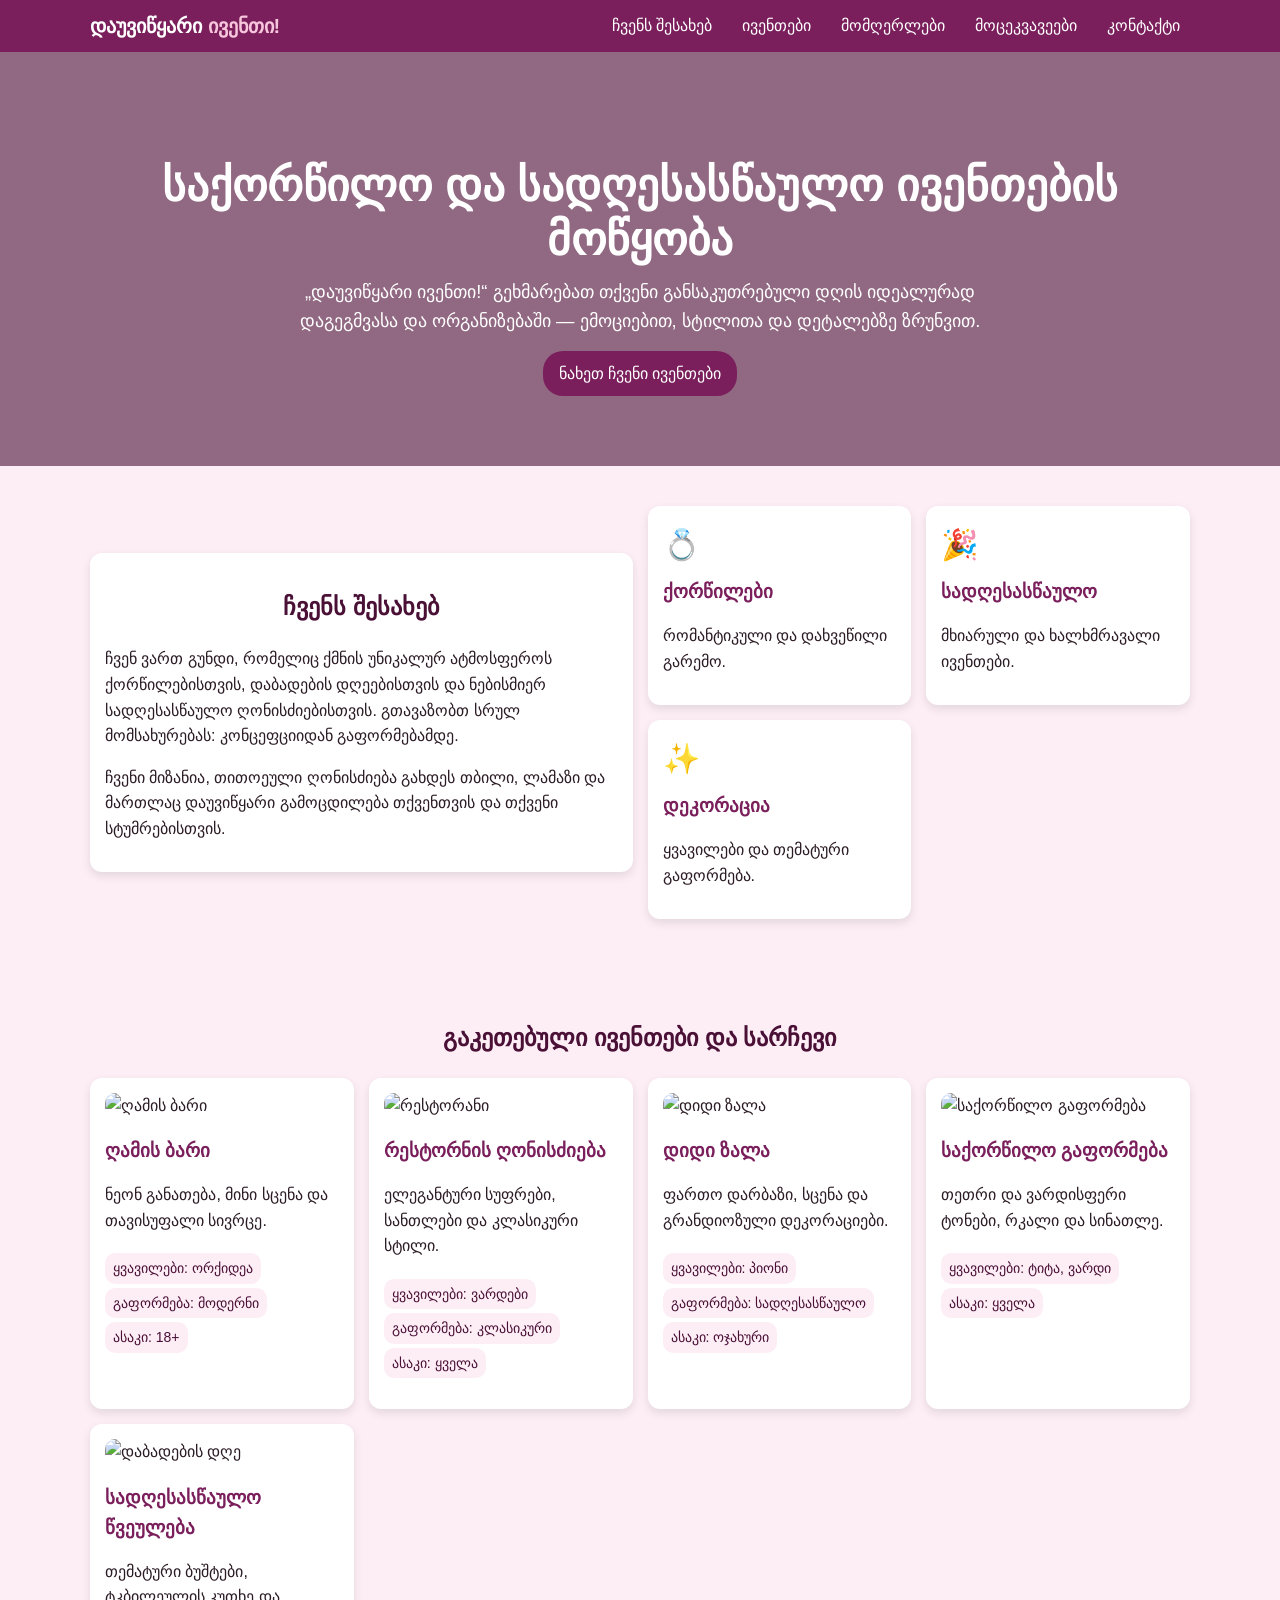
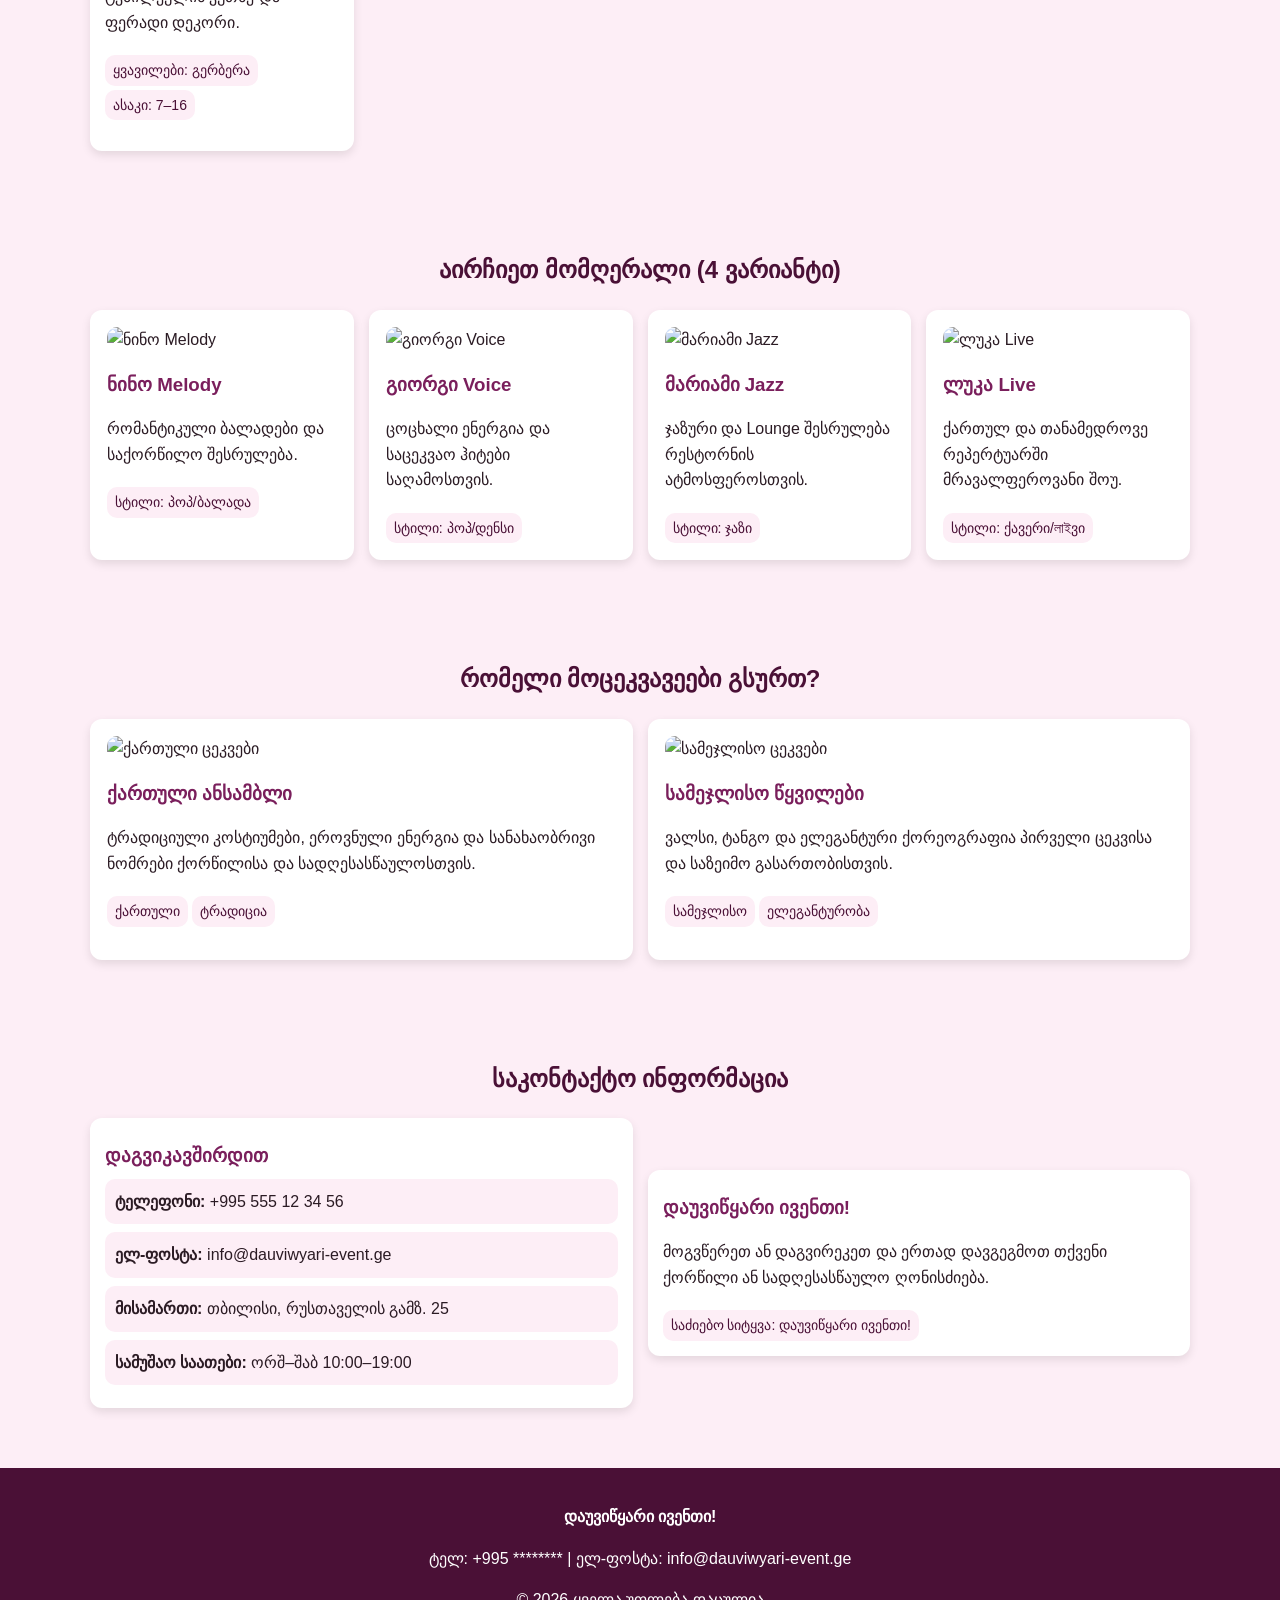
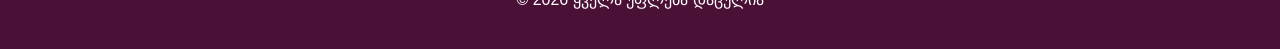
==== index.html @ 6e27c4ba "." ====
<!DOCTYPE html>
<html lang="ka">
<head>
  <meta charset="UTF-8">
  <meta name="viewport" content="width=device-width, initial-scale=1">
  <title>დაუვიწყარი ივენთი!</title>
  <link rel="stylesheet" href="style.css">
</head>
<body>
<div class="page-scale">
<header class="site-header">
  <div class="container nav-wrap">
    <a class="logo" href="#about">დაუვიწყარი <span>ივენთი!</span></a>
    <ul class="nav">
      <li><a href="#about">ჩვენს შესახებ</a></li>
      <li><a href="#events">ივენთები</a></li>
      <li><a href="#singers">მომღერლები</a></li>
      <li><a href="#dancers">მოცეკვავეები</a></li>
      <li><a href="#contact">კონტაქტი</a></li>
    </ul>
  </div>
</header>

<main>
  <section class="hero" id="about">
    <div class="container">
      <h1>საქორწილო და სადღესასწაულო ივენთების მოწყობა</h1>
      <p>„დაუვიწყარი ივენთი!“ გეხმარებათ თქვენი განსაკუთრებული დღის იდეალურად დაგეგმვასა და ორგანიზებაში — ემოციებით, სტილითა და დეტალებზე ზრუნვით.</p>
      <a class="btn pulse" href="#events">ნახეთ ჩვენი ივენთები</a>
    </div>
  </section>

  <section class="section">
    <div class="container about">
      <div class="about-box card">
        <h2>ჩვენს შესახებ</h2>
        <p>ჩვენ ვართ გუნდი, რომელიც ქმნის უნიკალურ ატმოსფეროს ქორწილებისთვის, დაბადების დღეებისთვის და ნებისმიერ სადღესასწაულო ღონისძიებისთვის. გთავაზობთ სრულ მომსახურებას: კონცეფციიდან გაფორმებამდე.</p>
        <p>ჩვენი მიზანია, თითოეული ღონისძიება გახდეს თბილი, ლამაზი და მართლაც დაუვიწყარი გამოცდილება თქვენთვის და თქვენი სტუმრებისთვის.</p>
      </div>
      <div class="grid">
        <div class="card"><div class="icon">💍</div><h3>ქორწილები</h3><p>რომანტიკული და დახვეწილი გარემო.</p></div>
        <div class="card"><div class="icon">🎉</div><h3>სადღესასწაულო</h3><p>მხიარული და ხალხმრავალი ივენთები.</p></div>
        <div class="card"><div class="icon">✨</div><h3>დეკორაცია</h3><p>ყვავილები და თემატური გაფორმება.</p></div>
      </div>
    </div>
  </section>

  <section class="section" id="events">
    <div class="container">
      <h2>გაკეთებული ივენთები და სარჩევი</h2>
      <div class="grid">
        <article class="card"><img src="images/111.jpg" alt="ღამის ბარი"><h3>ღამის ბარი</h3><p>ნეონ განათება, მინი სცენა და თავისუფალი სივრცე.</p><p><span class="tag">ყვავილები: ორქიდეა</span><span class="tag">გაფორმება: მოდერნი</span><span class="tag">ასაკი: 18+</span></p></article>
        <article class="card"><img src="images/222.jpg" alt="რესტორანი"><h3>რესტორნის ღონისძიება</h3><p>ელეგანტური სუფრები, სანთლები და კლასიკური სტილი.</p><p><span class="tag">ყვავილები: ვარდები</span><span class="tag">გაფორმება: კლასიკური</span><span class="tag">ასაკი: ყველა</span></p></article>
        <article class="card"><img src="images/333.jpg" alt="დიდი ზალა"><h3>დიდი ზალა</h3><p>ფართო დარბაზი, სცენა და გრანდიოზული დეკორაციები.</p><p><span class="tag">ყვავილები: პიონი</span><span class="tag">გაფორმება: სადღესასწაულო</span><span class="tag">ასაკი: ოჯახური</span></p></article>
        <article class="card"><img src="images/444.jpg" alt="საქორწილო გაფორმება"><h3>საქორწილო გაფორმება</h3><p>თეთრი და ვარდისფერი ტონები, რკალი და სინათლე.</p><p><span class="tag">ყვავილები: ტიტა, ვარდი</span><span class="tag">ასაკი: ყველა</span></p></article>
        <article class="card"><img src="images/555.jpg" alt="დაბადების დღე"><h3>სადღესასწაულო წვეულება</h3><p>თემატური ბუშტები, ტკბილეულის კუთხე და ფერადი დეკორი.</p><p><span class="tag">ყვავილები: გერბერა</span><span class="tag">ასაკი: 7–16</span></p></article>
      </div>
    </div>
  </section>

  <section class="section" id="singers">
    <div class="container">
      <h2>აირჩიეთ მომღერალი (4 ვარიანტი)</h2>
      <div class="grid">
        <article class="card choice"><img src="images/666 Melody.jpg" alt="ნინო Melody"><h3>ნინო Melody</h3><p>რომანტიკული ბალადები და საქორწილო შესრულება.</p><span class="tag">სტილი: პოპ/ბალადა</span></article>
        <article class="card choice"><img src="images/777 Voice.jpg" alt="გიორგი Voice"><h3>გიორგი Voice</h3><p>ცოცხალი ენერგია და საცეკვაო ჰიტები საღამოსთვის.</p><span class="tag">სტილი: პოპ/დენსი</span></article>
        <article class="card choice"><img src="images/888 Jazz.jpg" alt="მარიამი Jazz"><h3>მარიამი Jazz</h3><p>ჯაზური და Lounge შესრულება რესტორნის ატმოსფეროსთვის.</p><span class="tag">სტილი: ჯაზი</span></article>
        <article class="card choice"><img src="images/999 Live.jpg" alt="ლუკა Live"><h3>ლუკა Live</h3><p>ქართულ და თანამედროვე რეპერტუარში მრავალფეროვანი შოუ.</p><span class="tag">სტილი: ქავერი/লাইვი</span></article>
      </div>
    </div>
  </section>

  <section class="section" id="dancers">
    <div class="container">
      <h2>რომელი მოცეკვავეები გსურთ?</h2>
      <div class="grid">
        <article class="card choice"><img src="images/100.jpg" alt="ქართული ცეკვები"><h3>ქართული ანსამბლი</h3><p>ტრადიციული კოსტიუმები, ეროვნული ენერგია და სანახაობრივი ნომრები ქორწილისა და სადღესასწაულოსთვის.</p><p><span class="tag">ქართული</span><span class="tag">ტრადიცია</span></p></article>
        <article class="card choice"><img src="images/200.jpg" alt="სამეჯლისო ცეკვები"><h3>სამეჯლისო წყვილები</h3><p>ვალსი, ტანგო და ელეგანტური ქორეოგრაფია პირველი ცეკვისა და საზეიმო გასართობისთვის.</p><p><span class="tag">სამეჯლისო</span><span class="tag">ელეგანტურობა</span></p></article>
      </div>
    </div>
  </section>

  <section class="section" id="contact">
    <div class="container">
      <h2>საკონტაქტო ინფორმაცია</h2>
      <div class="about">
        <div class="card">
          <h3>დაგვიკავშირდით</h3>
          <ul class="contact-list">
            <li><strong>ტელეფონი:</strong> <a href="tel:+995555123456">+995 555 12 34 56</a></li>
            <li><strong>ელ-ფოსტა:</strong> <a href="mailto:info@dauviwyari-event.ge">info@dauviwyari-event.ge</a></li>
            <li><strong>მისამართი:</strong> თბილისი, რუსთაველის გამზ. 25</li>
            <li><strong>სამუშაო საათები:</strong> ორშ–შაბ 10:00–19:00</li>
          </ul>
        </div>
        <div class="about-box card">
          <h3>დაუვიწყარი ივენთი!</h3>
          <p>მოგვწერეთ ან დაგვირეკეთ და ერთად დავგეგმოთ თქვენი ქორწილი ან სადღესასწაულო ღონისძიება.</p>
          <p class="tag">საძიებო სიტყვა: დაუვიწყარი ივენთი!</p>
        </div>
      </div>
    </div>
  </section>
</main>

<footer class="site-footer">
  <div class="container">
    <p><strong>დაუვიწყარი ივენთი!</strong></p>
    <p>ტელ: +995 ******** | ელ-ფოსტა: info@dauviwyari-event.ge</p>
    <p>© 2026 ყველა უფლება დაცულია</p>
  </div>
</footer>
  <div class="resize-edge" id="resizeHandle" title="გაწიე მობილურის ზომამდე" aria-label="გვერდის სიგანის შეცვლა"></div>
</div>
<script>
  (function () {
    var handle = document.getElementById('resizeHandle');
    var page = document.querySelector('.page-scale');
    var dragging = false;

    function setWidth(clientX) {
      var rect = page.getBoundingClientRect();
      var left = rect.left;
      var width = Math.min(window.innerWidth - left - 8, Math.max(320, clientX - left));
      page.style.maxWidth = width + 'px';
    }

    handle.addEventListener('pointerdown', function (e) {
      dragging = true;
      handle.setPointerCapture(e.pointerId);
      document.body.style.userSelect = 'none';
      document.body.style.cursor = 'ew-resize';
    });

    handle.addEventListener('pointermove', function (e) {
      if (!dragging) return;
      setWidth(e.clientX);
    });

    function stop(e) {
      if (!dragging) return;
      dragging = false;
      document.body.style.userSelect = '';
      document.body.style.cursor = '';
      try { handle.releasePointerCapture(e.pointerId); } catch (err) {}
    }

    handle.addEventListener('pointerup', stop);
    handle.addEventListener('pointercancel', stop);

    handle.addEventListener('dblclick', function () {
      page.style.maxWidth = '320px';
    });
  })();
</script>
</body>
</html>
---- style.css ----
body {
  margin: 0;
  font-family: Arial, sans-serif;
  background-color: #fdeef6;
  color: #2b1b24;
  line-height: 1.6;
  overflow-x: hidden;
}

.page-scale {
  position: relative;
  width: 100%;
  max-width: 100%;
  margin: 0 auto;
  transition: max-width 0.05s linear;
}

.resize-edge {
  position: absolute;
  top: 0;
  right: 0;
  width: 12px;
  height: 100%;
  cursor: ew-resize;
  z-index: 1000;
  touch-action: none;
  background: transparent;
}

html {
  scroll-behavior: smooth;
}

* {
  box-sizing: border-box;
}

img {
  max-width: 100%;
}

a {
  color: inherit;
  text-decoration: none;
}

.container {
  width: 90%;
  max-width: 1100px;
  margin: auto;
}

.site-header {
  background-color: #7a1f5c;
  color: white;
  position: sticky;
  top: 0;
}

.nav-wrap {
  display: flex;
  justify-content: space-between;
  align-items: center;
  padding: 10px 0;
  gap: 10px;
}

.logo {
  font-size: 20px;
  font-weight: bold;
}

.logo span {
  color: #f7c6dc;
}

.nav {
  list-style: none;
  display: flex;
  gap: 10px;
  margin: 0;
  padding: 0;
  flex-wrap: wrap;
}

.nav a {
  padding: 6px 10px;
  border-radius: 15px;
  transition: 0.3s;
  cursor: pointer;
}

.nav a:hover {
  background-color: #4a1036;
}

.hero {
  text-align: center;
  padding: 70px 0;
  color: white;
  background-image: linear-gradient(rgba(74, 16, 54, 0.6), rgba(74, 16, 54, 0.6)), url("images/მთავარი ფონი.jpg");
  background-size: cover;
  background-position: center;
}

.hero h1 {
  color: white;
  margin-bottom: 10px;
  font-size: clamp(1.8rem, 5vw, 2.8rem);
  line-height: 1.2;
  overflow-wrap: anywhere;
}

.hero p {
  max-width: 700px;
  margin: 0 auto 15px;
  font-size: clamp(1rem, 2.8vw, 1.15rem);
}

.btn {
  display: inline-block;
  background-color: #7a1f5c;
  color: white;
  padding: 10px 16px;
  border-radius: 20px;
  transition: 0.3s;
  cursor: pointer;
}

.btn:hover {
  background-color: #4a1036;
}

.section {
  padding: 40px 0;
}

.section h2 {
  text-align: center;
  color: #4a1036;
  margin-bottom: 20px;
}

.grid {
  display: grid;
  grid-template-columns: repeat(auto-fit, minmax(min(220px, 100%), 1fr));
  gap: 15px;
}

.about {
  display: grid;
  grid-template-columns: 1fr 1fr;
  gap: 15px;
  align-items: center;
}

.card {
  background-color: white;
  padding: 15px;
  border-radius: 12px;
  box-shadow: 0 4px 10px rgba(0, 0, 0, 0.1);
  animation: fadeUp 0.8s;
  cursor: pointer;
  overflow: hidden;
}

.card h3 {
  color: #7a1f5c;
  margin: 8px 0;
}

.icon {
  font-size: 30px;
}

.banner {
  height: 120px;
  background-color: #f7c6dc;
  border-radius: 10px;
  display: flex;
  align-items: center;
  justify-content: center;
  font-weight: bold;
  color: #4a1036;
  margin-bottom: 10px;
}

.card img {
  width: 100%;
  height: 160px;
  object-fit: cover;
  border-radius: 10px;
  margin-bottom: 10px;
  transition: transform 0.3s;
}

.card:hover img {
  transform: scale(1.08);
}

.tag {
  display: inline-block;
  background-color: #fdeef6;
  color: #4a1036;
  padding: 4px 8px;
  border-radius: 10px;
  font-size: 14px;
  margin: 4px 4px 0 0;
}

.choice {
  border: 2px solid transparent;
  transition: 0.3s;
}

.choice:hover {
  border-color: #d4a64e;
  transform: translateY(-3px);
}

.about-box {
  background-color: white;
  padding: 15px;
  border-radius: 12px;
}

.contact-list {
  list-style: none;
  padding: 0;
  margin: 0;
}

.contact-list li {
  background-color: #fdeef6;
  padding: 10px;
  border-radius: 10px;
  margin-bottom: 8px;
  overflow-wrap: anywhere;
}

.site-footer {
  background-color: #4a1036;
  color: white;
  text-align: center;
  padding: 20px 0;
  margin-top: 20px;
}

.pulse {
  animation: pulse 2s infinite;
}

@keyframes fadeUp {
  from {
    opacity: 0;
    transform: translateY(20px);
  }
  to {
    opacity: 1;
    transform: translateY(0);
  }
}

@keyframes pulse {
  0% {
    transform: scale(1);
  }
  50% {
    transform: scale(1.03);
  }
  100% {
    transform: scale(1);
  }
}

@media (max-width: 900px) {
  .about {
    grid-template-columns: 1fr;
  }
}

@media (max-width: 700px) {
  .nav-wrap {
    flex-direction: column;
    align-items: stretch;
  }

  .nav {
    width: 100%;
    justify-content: center;
  }

  .nav a {
    display: block;
  }
}

@media (max-width: 480px) {
  .container {
    width: min(100% - 24px, 1100px);
  }

  .hero {
    padding: 45px 0;
  }

  .section {
    padding: 28px 0;
  }

  .card {
    padding: 12px;
  }

  .card img {
    height: 140px;
  }

  .nav {
    gap: 6px;
  }

  .nav a {
    padding: 8px 10px;
    font-size: 14px;
  }
}
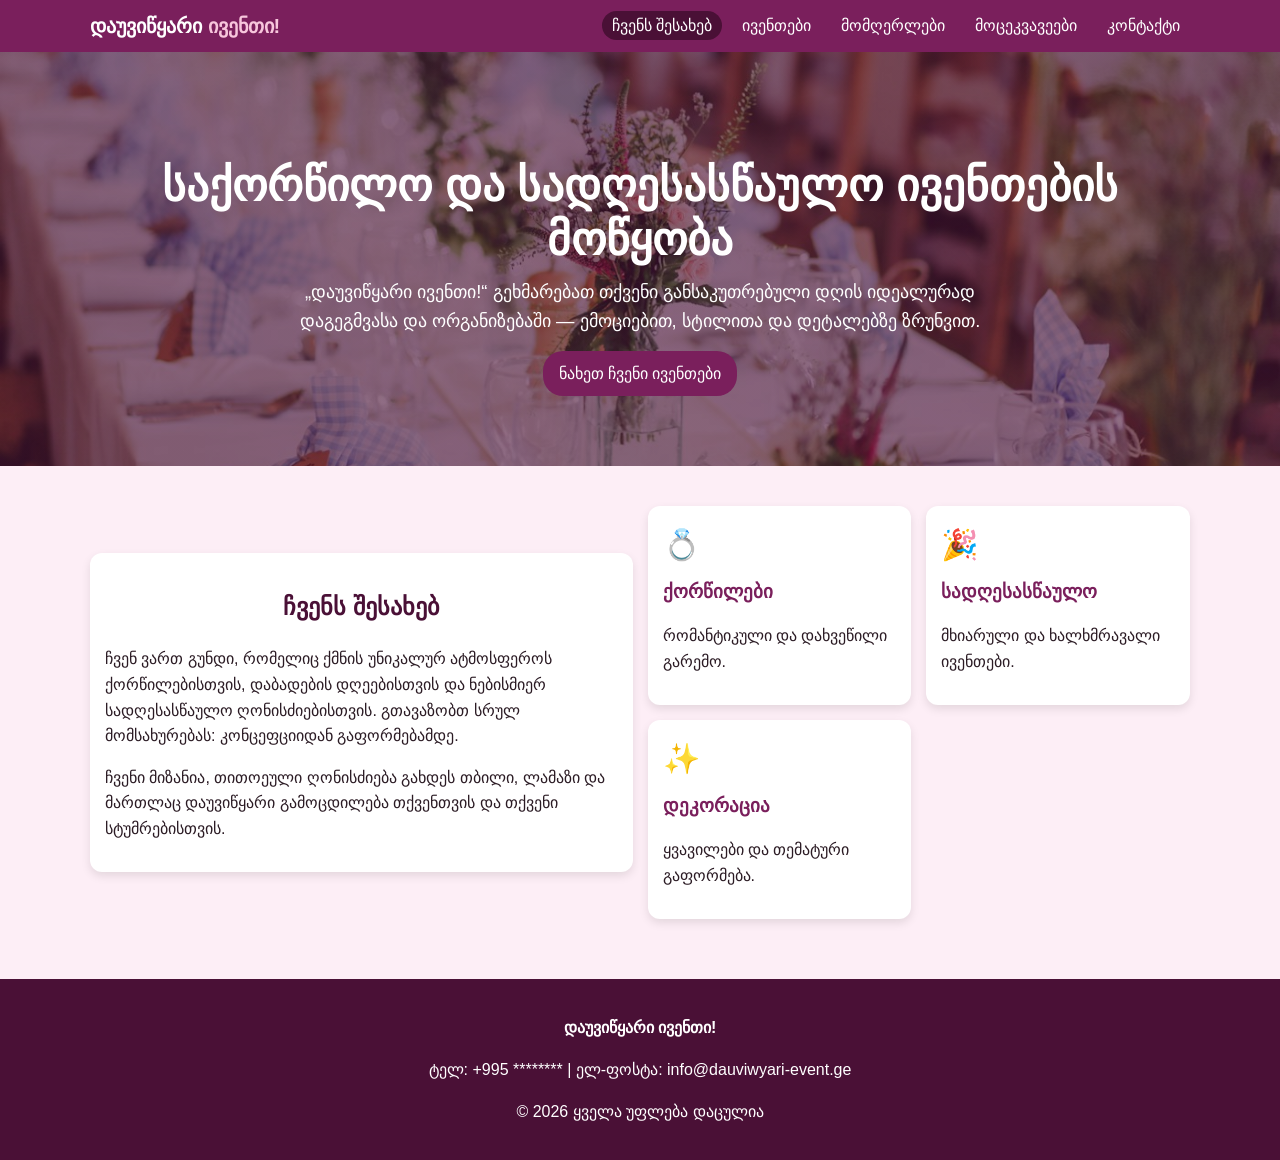
==== commit 2a482126: "Add multi-page event website Co-authored-by: Copilot <223556219+Copilot@users.noreply.github.com>" ====
--- a/index.html
+++ b/index.html
@@ -11,13 +11,13 @@
 <div class="page-scale">
 <header class="site-header">
   <div class="container nav-wrap">
-    <a class="logo" href="#about">დაუვიწყარი <span>ივენთი!</span></a>
+    <a class="logo" href="index.html">დაუვიწყარი <span>ივენთი!</span></a>
     <ul class="nav">
-      <li><a href="#about">ჩვენს შესახებ</a></li>
-      <li><a href="#events">ივენთები</a></li>
-      <li><a href="#singers">მომღერლები</a></li>
-      <li><a href="#dancers">მოცეკვავეები</a></li>
-      <li><a href="#contact">კონტაქტი</a></li>
+      <li><a href="index.html" aria-current="page">ჩვენს შესახებ</a></li>
+      <li><a href="events.html">ივენთები</a></li>
+      <li><a href="singers.html">მომღერლები</a></li>
+      <li><a href="dancers.html">მოცეკვავეები</a></li>
+      <li><a href="contact.html">კონტაქტი</a></li>
     </ul>
   </div>
 </header>
@@ -27,7 +27,7 @@
     <div class="container">
       <h1>საქორწილო და სადღესასწაულო ივენთების მოწყობა</h1>
       <p>„დაუვიწყარი ივენთი!“ გეხმარებათ თქვენი განსაკუთრებული დღის იდეალურად დაგეგმვასა და ორგანიზებაში — ემოციებით, სტილითა და დეტალებზე ზრუნვით.</p>
-      <a class="btn pulse" href="#events">ნახეთ ჩვენი ივენთები</a>
+      <a class="btn pulse" href="events.html">ნახეთ ჩვენი ივენთები</a>
     </div>
   </section>
 
@@ -42,63 +42,6 @@
         <div class="card"><div class="icon">💍</div><h3>ქორწილები</h3><p>რომანტიკული და დახვეწილი გარემო.</p></div>
         <div class="card"><div class="icon">🎉</div><h3>სადღესასწაულო</h3><p>მხიარული და ხალხმრავალი ივენთები.</p></div>
         <div class="card"><div class="icon">✨</div><h3>დეკორაცია</h3><p>ყვავილები და თემატური გაფორმება.</p></div>
-      </div>
-    </div>
-  </section>
-
-  <section class="section" id="events">
-    <div class="container">
-      <h2>გაკეთებული ივენთები და სარჩევი</h2>
-      <div class="grid">
-        <article class="card"><img src="images/111.jpg" alt="ღამის ბარი"><h3>ღამის ბარი</h3><p>ნეონ განათება, მინი სცენა და თავისუფალი სივრცე.</p><p><span class="tag">ყვავილები: ორქიდეა</span><span class="tag">გაფორმება: მოდერნი</span><span class="tag">ასაკი: 18+</span></p></article>
-        <article class="card"><img src="images/222.jpg" alt="რესტორანი"><h3>რესტორნის ღონისძიება</h3><p>ელეგანტური სუფრები, სანთლები და კლასიკური სტილი.</p><p><span class="tag">ყვავილები: ვარდები</span><span class="tag">გაფორმება: კლასიკური</span><span class="tag">ასაკი: ყველა</span></p></article>
-        <article class="card"><img src="images/333.jpg" alt="დიდი ზალა"><h3>დიდი ზალა</h3><p>ფართო დარბაზი, სცენა და გრანდიოზული დეკორაციები.</p><p><span class="tag">ყვავილები: პიონი</span><span class="tag">გაფორმება: სადღესასწაულო</span><span class="tag">ასაკი: ოჯახური</span></p></article>
-        <article class="card"><img src="images/444.jpg" alt="საქორწილო გაფორმება"><h3>საქორწილო გაფორმება</h3><p>თეთრი და ვარდისფერი ტონები, რკალი და სინათლე.</p><p><span class="tag">ყვავილები: ტიტა, ვარდი</span><span class="tag">ასაკი: ყველა</span></p></article>
-        <article class="card"><img src="images/555.jpg" alt="დაბადების დღე"><h3>სადღესასწაულო წვეულება</h3><p>თემატური ბუშტები, ტკბილეულის კუთხე და ფერადი დეკორი.</p><p><span class="tag">ყვავილები: გერბერა</span><span class="tag">ასაკი: 7–16</span></p></article>
-      </div>
-    </div>
-  </section>
-
-  <section class="section" id="singers">
-    <div class="container">
-      <h2>აირჩიეთ მომღერალი (4 ვარიანტი)</h2>
-      <div class="grid">
-        <article class="card choice"><img src="images/666 Melody.jpg" alt="ნინო Melody"><h3>ნინო Melody</h3><p>რომანტიკული ბალადები და საქორწილო შესრულება.</p><span class="tag">სტილი: პოპ/ბალადა</span></article>
-        <article class="card choice"><img src="images/777 Voice.jpg" alt="გიორგი Voice"><h3>გიორგი Voice</h3><p>ცოცხალი ენერგია და საცეკვაო ჰიტები საღამოსთვის.</p><span class="tag">სტილი: პოპ/დენსი</span></article>
-        <article class="card choice"><img src="images/888 Jazz.jpg" alt="მარიამი Jazz"><h3>მარიამი Jazz</h3><p>ჯაზური და Lounge შესრულება რესტორნის ატმოსფეროსთვის.</p><span class="tag">სტილი: ჯაზი</span></article>
-        <article class="card choice"><img src="images/999 Live.jpg" alt="ლუკა Live"><h3>ლუკა Live</h3><p>ქართულ და თანამედროვე რეპერტუარში მრავალფეროვანი შოუ.</p><span class="tag">სტილი: ქავერი/লাইვი</span></article>
-      </div>
-    </div>
-  </section>
-
-  <section class="section" id="dancers">
-    <div class="container">
-      <h2>რომელი მოცეკვავეები გსურთ?</h2>
-      <div class="grid">
-        <article class="card choice"><img src="images/100.jpg" alt="ქართული ცეკვები"><h3>ქართული ანსამბლი</h3><p>ტრადიციული კოსტიუმები, ეროვნული ენერგია და სანახაობრივი ნომრები ქორწილისა და სადღესასწაულოსთვის.</p><p><span class="tag">ქართული</span><span class="tag">ტრადიცია</span></p></article>
-        <article class="card choice"><img src="images/200.jpg" alt="სამეჯლისო ცეკვები"><h3>სამეჯლისო წყვილები</h3><p>ვალსი, ტანგო და ელეგანტური ქორეოგრაფია პირველი ცეკვისა და საზეიმო გასართობისთვის.</p><p><span class="tag">სამეჯლისო</span><span class="tag">ელეგანტურობა</span></p></article>
-      </div>
-    </div>
-  </section>
-
-  <section class="section" id="contact">
-    <div class="container">
-      <h2>საკონტაქტო ინფორმაცია</h2>
-      <div class="about">
-        <div class="card">
-          <h3>დაგვიკავშირდით</h3>
-          <ul class="contact-list">
-            <li><strong>ტელეფონი:</strong> <a href="tel:+995555123456">+995 555 12 34 56</a></li>
-            <li><strong>ელ-ფოსტა:</strong> <a href="mailto:info@dauviwyari-event.ge">info@dauviwyari-event.ge</a></li>
-            <li><strong>მისამართი:</strong> თბილისი, რუსთაველის გამზ. 25</li>
-            <li><strong>სამუშაო საათები:</strong> ორშ–შაბ 10:00–19:00</li>
-          </ul>
-        </div>
-        <div class="about-box card">
-          <h3>დაუვიწყარი ივენთი!</h3>
-          <p>მოგვწერეთ ან დაგვირეკეთ და ერთად დავგეგმოთ თქვენი ქორწილი ან სადღესასწაულო ღონისძიება.</p>
-          <p class="tag">საძიებო სიტყვა: დაუვიწყარი ივენთი!</p>
-        </div>
       </div>
     </div>
   </section>
--- a/style.css
+++ b/style.css
@@ -90,7 +90,8 @@
   cursor: pointer;
 }
 
-.nav a:hover {
+.nav a:hover,
+.nav a[aria-current="page"] {
   background-color: #4a1036;
 }
 
@@ -98,7 +99,7 @@
   text-align: center;
   padding: 70px 0;
   color: white;
-  background-image: linear-gradient(rgba(74, 16, 54, 0.6), rgba(74, 16, 54, 0.6)), url("images/მთავარი ფონი.jpg");
+  background-image: linear-gradient(rgba(74, 16, 54, 0.6), rgba(74, 16, 54, 0.6)), url("მთავარი ფონი.jpg");
   background-size: cover;
   background-position: center;
 }
